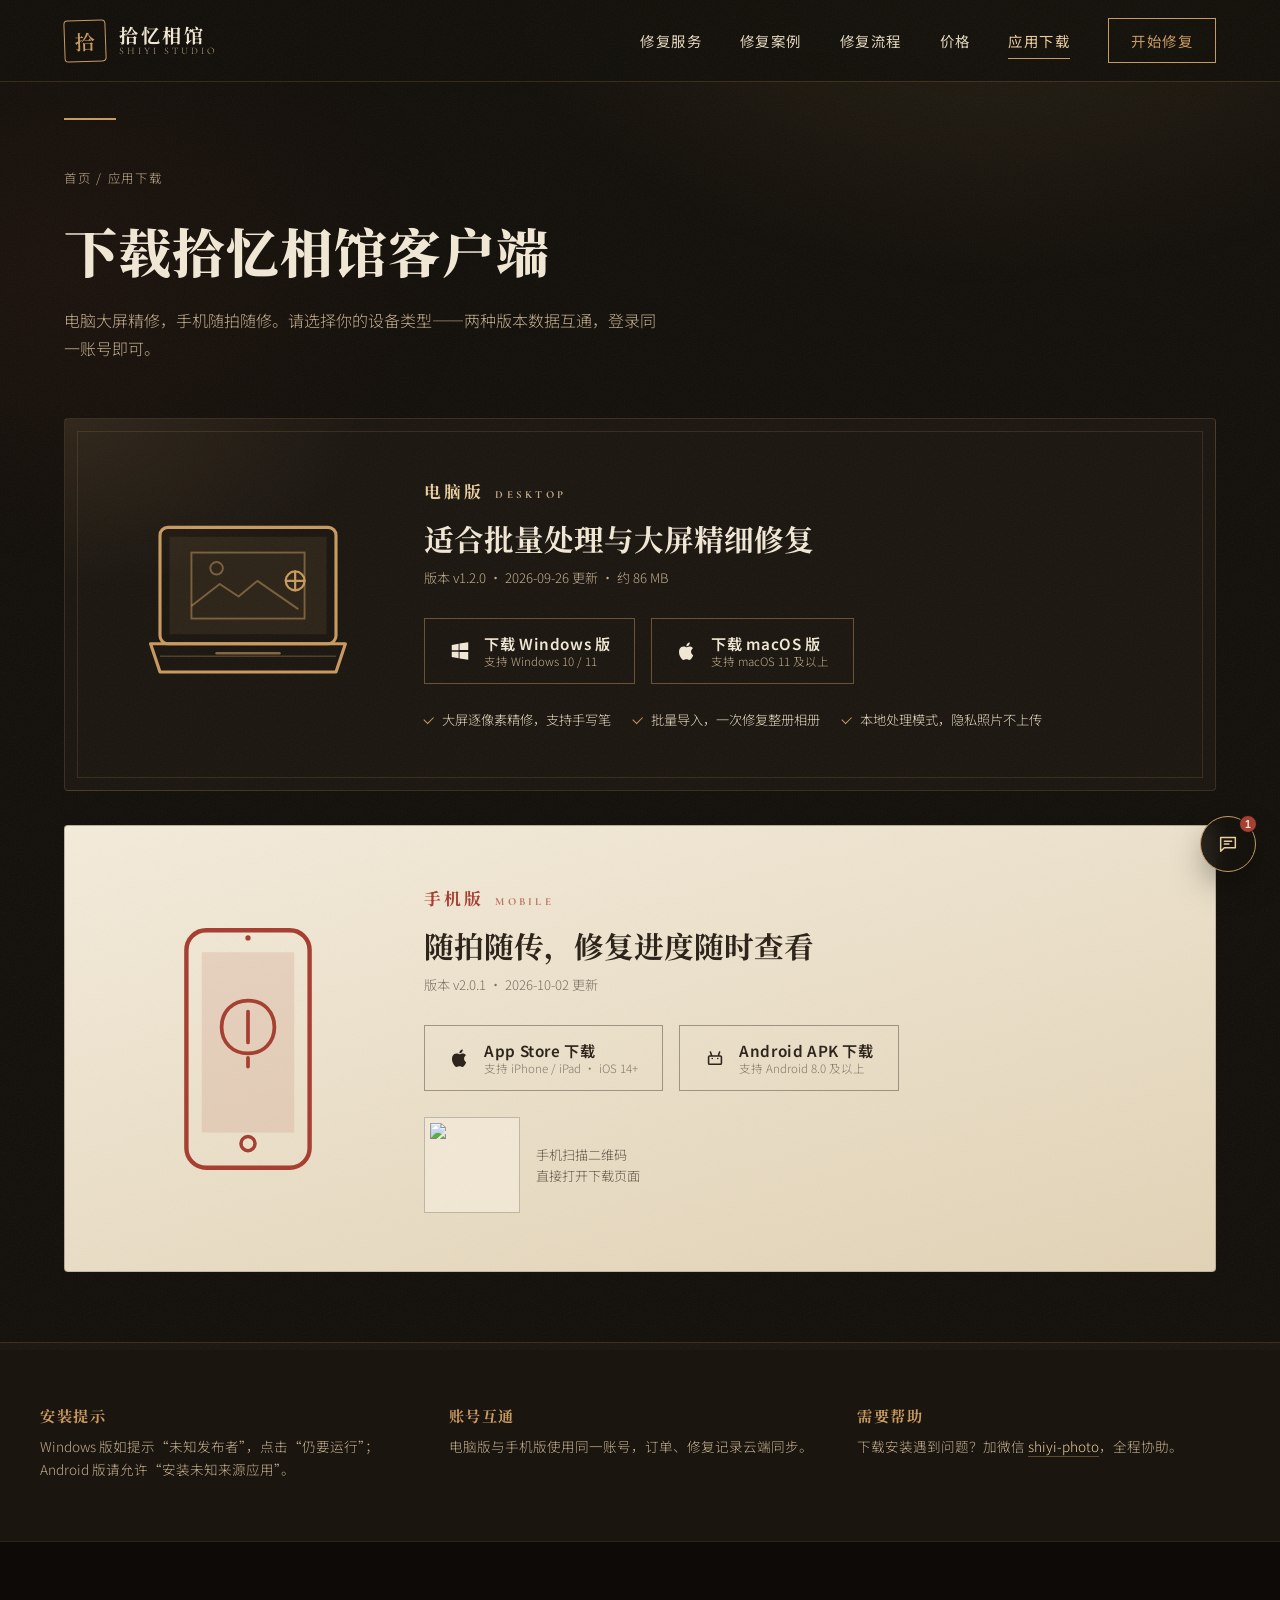
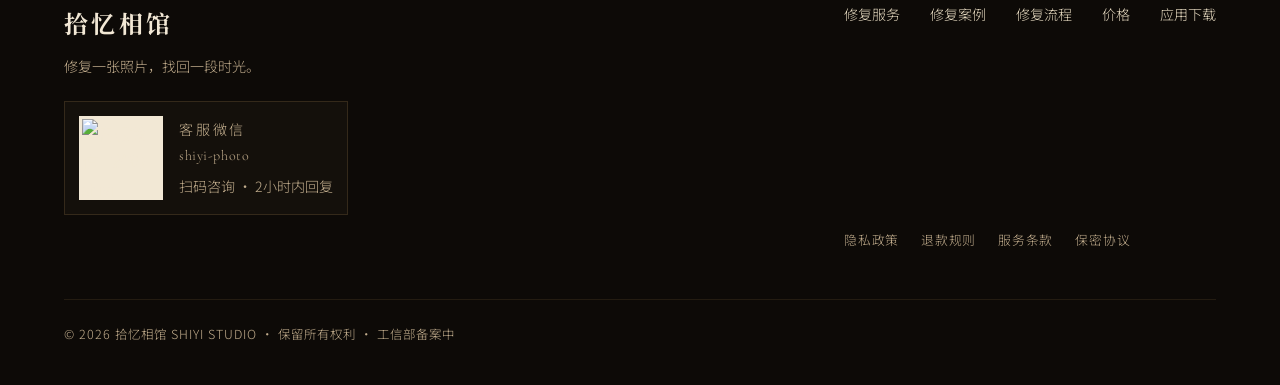
==== download.html @ 0e186c23 "拾忆相馆：老照片修复工作室官网（首版） 纯静态站点，7 个页面： - index.html     首页（修复前后对比、服务概览） - services.html  修复服务（含动态修复） - wor" ====
<!DOCTYPE html>
<html lang="zh-CN">
<head>
  <meta charset="UTF-8" />
  <meta name="viewport" content="width=device-width, initial-scale=1.0" />
  <title>应用下载 · 拾忆相馆</title>
  <meta name="description" content="下载拾忆相馆客户端：支持 Windows / macOS 电脑版，以及 iOS / Android 手机版，随时随地修复老照片。" />
  <link rel="preconnect" href="https://fonts.googleapis.com" />
  <link rel="preconnect" href="https://fonts.gstatic.com" crossorigin />
  <link href="https://fonts.googleapis.com/css2?family=Noto+Serif+SC:wght@400;500;600;700;900&family=Noto+Sans+SC:wght@300;400;500;700&family=Ma+Shan+Zheng&family=Cormorant+Garamond:ital,wght@0,400;0,500;0,600;1,400&display=swap" rel="stylesheet" />
  <link rel="stylesheet" href="css/style.css" />
  <link rel="icon" href="data:image/svg+xml,%3Csvg xmlns='http://www.w3.org/2000/svg' viewBox='0 0 100 100'%3E%3Crect width='100' height='100' rx='18' fill='%2314110d'/%3E%3Ctext x='50' y='68' font-size='52' text-anchor='middle' fill='%23c99a5f' font-family='serif'%3E%E6%8B%BE%3C/text%3E%3C/svg%3E" />
</head>
<body>

  <div class="grain" aria-hidden="true"></div>
  <div class="ambient" aria-hidden="true"></div>

  <!-- ============ 导航（内容由 js/layout.js 注入） ============ -->
  <header class="nav nav-solid" id="nav" data-nav></header>

  <main>
    <!-- ============ 页面头部 ============ -->
    <section class="subpage-hero">
      <p class="subpage-crumb"><a href="index.html">首页</a> / 应用下载</p>
      <h1 class="subpage-title">下载拾忆相馆客户端</h1>
      <p class="subpage-desc">电脑大屏精修，手机随拍随修。请选择你的设备类型——两种版本数据互通，登录同一账号即可。</p>
    </section>

    <!-- ============ 下载分区（本页唯一功能模块） ============ -->
    <section class="section subpage-body download-body">

      <!-- ===== 电脑版 ===== -->
      <div class="dl-block reveal" id="desktop">
        <div class="dl-illu dl-illu-desktop">
          <svg viewBox="0 0 140 110" aria-hidden="true">
            <rect x="14" y="6" width="112" height="74" rx="5" fill="none" stroke="currentColor" stroke-width="2"/>
            <rect x="20" y="12" width="100" height="62" fill="currentColor" opacity=".1"/>
            <rect x="34" y="22" width="72" height="42" fill="none" stroke="currentColor" stroke-width="1.2" opacity=".5"/>
            <path d="M34 56l18-14 12 8 12-10 26 18" fill="none" stroke="currentColor" stroke-width="1.2" opacity=".5" stroke-linejoin="round"/>
            <circle cx="50" cy="32" r="4" fill="none" stroke="currentColor" stroke-width="1.2" opacity=".5"/>
            <circle cx="100" cy="40" r="6" fill="none" stroke="currentColor" stroke-width="1.4"/>
            <path d="M100 34v12M94 40h12" stroke="currentColor" stroke-width="1.4" stroke-linecap="round"/>
            <path d="M8 80h124l-6 18H14L8 80Z" fill="none" stroke="currentColor" stroke-width="2" stroke-linejoin="round"/>
            <path d="M50 86h40" stroke="currentColor" stroke-width="1.6" stroke-linecap="round" opacity=".6"/>
            <path d="M14 88h112" stroke="currentColor" stroke-width="1" opacity=".3"/>
          </svg>
        </div>

        <div class="dl-info">
          <p class="dl-kind">电脑版 <span>DESKTOP</span></p>
          <h2 class="dl-name">适合批量处理与大屏精细修复</h2>
          <p class="dl-meta">版本 v1.2.0 · 2026-09-26 更新 · 约 86 MB</p>

          <div class="dl-buttons">
            <!-- 上线时把 href 替换为真实安装包地址即可 -->
            <a href="#" class="dl-btn dl-trigger" data-platform="Windows 版">
              <svg viewBox="0 0 24 24" width="22" height="22"><path d="M3 5.5 10.5 4v7.2H3V5.5Zm0 13L10.5 20v-7.3H3v5.8ZM11.5 3.8 21 2.5V11h-9.5V3.8Zm0 16.4L21 21.5V13h-9.5v7.2Z" fill="currentColor"/></svg>
              <span class="dl-btn-text"><strong>下载 Windows 版</strong><small>支持 Windows 10 / 11</small></span>
            </a>
            <a href="#" class="dl-btn dl-trigger" data-platform="macOS 版">
              <svg viewBox="0 0 24 24" width="22" height="22"><path d="M16.4 12.6c0-2.4 2-3.6 2.1-3.7-1.2-1.7-2.9-1.9-3.5-1.9-1.5-.2-2.9.9-3.7.9-.8 0-1.9-.9-3.2-.8-1.6 0-3.1 1-4 2.4-1.7 3-.4 7.4 1.2 9.8.8 1.2 1.8 2.5 3 2.4 1.2 0 1.7-.8 3.1-.8s1.8.8 3.1.8c1.3 0 2.1-1.2 2.9-2.4.9-1.4 1.3-2.7 1.3-2.8-.1 0-2.3-1-2.3-3.9ZM14 5.6c.6-.8 1.1-1.9 1-3-.9 0-2 .6-2.7 1.4-.6.7-1.1 1.8-1 2.9 1 .1 2-.5 2.7-1.3Z" fill="currentColor"/></svg>
              <span class="dl-btn-text"><strong>下载 macOS 版</strong><small>支持 macOS 11 及以上</small></span>
            </a>
          </div>

          <ul class="dl-points">
            <li>大屏逐像素精修，支持手写笔</li>
            <li>批量导入，一次修复整册相册</li>
            <li>本地处理模式，隐私照片不上传</li>
          </ul>
        </div>
      </div>

      <!-- ===== 手机版 ===== -->
      <div class="dl-block reveal" style="--d:.12s" id="mobile">
        <div class="dl-illu dl-illu-mobile">
          <svg viewBox="0 0 100 120" aria-hidden="true">
            <rect x="22" y="6" width="56" height="108" rx="9" fill="none" stroke="currentColor" stroke-width="2"/>
            <rect x="29" y="16" width="42" height="82" fill="currentColor" opacity=".12"/>
            <path d="M50 9.5h0" stroke="currentColor" stroke-width="2.4" stroke-linecap="round"/>
            <circle cx="50" cy="103" r="3.2" fill="none" stroke="currentColor" stroke-width="1.6"/>
            <path d="M50 38c-7 0-12 5-12 12s5 12 12 12 12-5 12-12-5-12-12-12Zm0 5v14M50 64v4" fill="none" stroke="currentColor" stroke-width="1.7" stroke-linecap="round"/>
          </svg>
        </div>

        <div class="dl-info">
          <p class="dl-kind dl-kind-mobile">手机版 <span>MOBILE</span></p>
          <h2 class="dl-name">随拍随传，修复进度随时查看</h2>
          <p class="dl-meta">版本 v2.0.1 · 2026-10-02 更新</p>

          <div class="dl-buttons">
            <a href="#" class="dl-btn dl-trigger" data-platform="iOS 版">
              <svg viewBox="0 0 24 24" width="22" height="22"><path d="M16.4 12.6c0-2.4 2-3.6 2.1-3.7-1.2-1.7-2.9-1.9-3.5-1.9-1.5-.2-2.9.9-3.7.9-.8 0-1.9-.9-3.2-.8-1.6 0-3.1 1-4 2.4-1.7 3-.4 7.4 1.2 9.8.8 1.2 1.8 2.5 3 2.4 1.2 0 1.7-.8 3.1-.8s1.8.8 3.1.8c1.3 0 2.1-1.2 2.9-2.4.9-1.4 1.3-2.7 1.3-2.8-.1 0-2.3-1-2.3-3.9ZM14 5.6c.6-.8 1.1-1.9 1-3-.9 0-2 .6-2.7 1.4-.6.7-1.1 1.8-1 2.9 1 .1 2-.5 2.7-1.3Z" fill="currentColor"/></svg>
              <span class="dl-btn-text"><strong>App Store 下载</strong><small>支持 iPhone / iPad · iOS 14+</small></span>
            </a>
            <a href="#" class="dl-btn dl-trigger" data-platform="Android 版">
              <svg viewBox="0 0 24 24" width="22" height="22"><path d="M7.3 9.8h9.4M8.5 9.8 7 5.4m8.5 4.4L17 5.4M6.2 9.8h11.6c.7 0 1.2.5 1.2 1.2v6.7c0 .7-.5 1.2-1.2 1.2H6.2c-.7 0-1.2-.5-1.2-1.2V11c0-.7.5-1.2 1.2-1.2ZM9 12.6h0m6 0h0" fill="none" stroke="currentColor" stroke-width="1.7" stroke-linecap="round"/></svg>
              <span class="dl-btn-text"><strong>Android APK 下载</strong><small>支持 Android 8.0 及以上</small></span>
            </a>
          </div>

          <div class="dl-qr-row">
            <div class="dl-qr">
              <img src="https://api.qrserver.com/v1/create-qr-code/?size=150x150&margin=8&bgcolor=f2e8d5&color=2a2118&data=https://shiyi.art/download" alt="扫码下载拾忆相馆手机版" width="96" height="96" loading="lazy" />
            </div>
            <p>手机扫描二维码<br/>直接打开下载页面</p>
          </div>
        </div>
      </div>

    </section>

    <!-- ============ 下载提示 ============ -->
    <section class="dl-notes">
      <div class="dl-notes-inner">
        <p class="dl-note-item"><strong>安装提示</strong>Windows 版如提示“未知发布者”，点击“仍要运行”；Android 版请允许“安装未知来源应用”。</p>
        <p class="dl-note-item"><strong>账号互通</strong>电脑版与手机版使用同一账号，订单、修复记录云端同步。</p>
        <p class="dl-note-item"><strong>需要帮助</strong>下载安装遇到问题？加微信 <a href="weixin://dl/chat?shiyi-photo">shiyi-photo</a>，全程协助。</p>
      </div>
    </section>
  </main>

  <!-- ============ 页脚（内容由 js/layout.js 注入） ============ -->
  <footer class="footer" data-footer></footer>

  <!-- 全局提示条 -->
  <div class="toast" id="toast" role="status" aria-live="polite"></div>

  <!-- 全局悬浮客服（内容由 js/layout.js 注入） -->
  <aside class="floating-widget" id="floatWidget" data-widget aria-label="在线客服"></aside>

  <script src="js/layout.js"></script>
  <script src="js/main.js"></script>
</body>
</html>
---- css/style.css ----
/* ============================================================
   拾忆相馆 SHIYI STUDIO —— 时光暗房主题
   ============================================================ */

:root {
  --bg:        #120f0a;
  --bg-2:      #1a150f;
  --bg-3:      #221b12;
  --line:      rgba(201, 154, 95, .18);
  --paper:     #f2e8d5;
  --paper-dim: #e2d6bd;
  --muted:     #c2ad8d;
  --gold:      #c99a5f;
  --gold-soft: #d8b483;
  --gold-bright:#eccfa0;
  --seal:      #a63d2f;
  --ink:       #2a2118;

  --serif: "Noto Serif SC", "Songti SC", serif;
  --sans:  "Noto Sans SC", "PingFang SC", sans-serif;
  --latin: "Cormorant Garamond", serif;
  --hand:  "Ma Shan Zheng", cursive;

  --ease: cubic-bezier(.22, .8, .24, 1);
  --container: 1200px;
}

* { margin: 0; padding: 0; box-sizing: border-box; }

html { scroll-behavior: smooth; }

body {
  background: var(--bg);
  color: var(--paper);
  font-family: var(--sans);
  font-weight: 300;
  line-height: 1.75;
  -webkit-font-smoothing: antialiased;
  overflow-x: hidden;
}

::selection { background: var(--gold); color: var(--ink); }

img { display: block; width: 100%; height: 100%; object-fit: cover; }
a { color: inherit; text-decoration: none; }
ul, ol { list-style: none; }

/* ---------- 氛围层：颗粒 + 暖光 ---------- */
.grain {
  position: fixed; inset: -50%;
  z-index: 999; pointer-events: none;
  opacity: .055;
  background-image: url("data:image/svg+xml,%3Csvg xmlns='http://www.w3.org/2000/svg' width='240' height='240'%3E%3Cfilter id='n'%3E%3CfeTurbulence type='fractalNoise' baseFrequency='0.9' numOctaves='2'/%3E%3C/filter%3E%3Crect width='100%25' height='100%25' filter='url(%23n)'/%3E%3C/svg%3E");
  animation: grain-shift 7s steps(8) infinite;
}
@keyframes grain-shift {
  0%,100% { transform: translate(0,0); }
  20% { transform: translate(-2%,3%); }
  40% { transform: translate(3%,-2%); }
  60% { transform: translate(-3%,-3%); }
  80% { transform: translate(2%,2%); }
}

.ambient {
  position: fixed; inset: 0; z-index: -1; pointer-events: none;
  background:
    radial-gradient(900px 600px at 78% -8%, rgba(201,154,95,.13), transparent 60%),
    radial-gradient(700px 500px at 5% 30%, rgba(166,61,47,.06), transparent 60%);
}

/* ---------- 通用容器 / 区块 ---------- */
.section {
  max-width: var(--container);
  margin: 0 auto;
  padding: clamp(90px, 11vw, 150px) 24px;
}
.section-dim {
  max-width: none;
  background:
    linear-gradient(180deg, rgba(0,0,0,.25), rgba(0,0,0,.25)),
    var(--bg-2);
  border-top: 1px solid var(--line);
  border-bottom: 1px solid var(--line);
}
.section-dim > * { max-width: var(--container); margin-inline: auto; }

.section-head { margin-bottom: clamp(48px, 6vw, 80px); }
.section-index {
  font-family: var(--latin);
  letter-spacing: .32em;
  font-size: .8rem;
  color: var(--gold);
  margin-bottom: 20px;
}
.section-title {
  font-family: var(--serif);
  font-weight: 700;
  font-size: clamp(1.9rem, 3.6vw, 2.9rem);
  line-height: 1.35;
  letter-spacing: .02em;
}
.section-sub {
  margin-top: 18px;
  color: var(--muted);
  font-size: .98rem;
  max-width: 520px;
}

/* ---------- 按钮 ---------- */
.btn {
  display: inline-flex; align-items: center; gap: 10px;
  font-family: var(--sans);
  font-size: .92rem; font-weight: 500;
  letter-spacing: .08em;
  padding: 15px 30px;
  border: 1px solid var(--gold);
  transition: all .4s var(--ease);
  cursor: pointer;
  white-space: nowrap;
}
.btn-primary { background: var(--gold); color: var(--ink); }
.btn-primary:hover { background: var(--gold-bright); box-shadow: 0 10px 34px -10px rgba(201,154,95,.6); transform: translateY(-2px); }
.btn-ghost { border-color: transparent; color: var(--paper); padding-left: 4px; }
.btn-ghost .arrow { transition: transform .35s var(--ease); }
.btn-ghost:hover { color: var(--gold-bright); }
.btn-ghost:hover .arrow { transform: translateX(6px); }
.btn-outline { background: transparent; color: var(--gold); }
.btn-outline:hover { background: rgba(201,154,95,.1); transform: translateY(-2px); }
.btn-lg { padding: 19px 42px; font-size: 1rem; }

/* ============================================================
   导航
   ============================================================ */
.nav {
  position: fixed; top: 0; left: 0; right: 0; z-index: 100;
  transition: background .4s, box-shadow .4s, backdrop-filter .4s;
}
.nav.scrolled {
  background: rgba(18,15,10,.82);
  backdrop-filter: blur(14px);
  box-shadow: 0 1px 0 var(--line);
}
.nav-inner {
  max-width: var(--container);
  margin: 0 auto;
  padding: 18px 24px;
  display: flex; align-items: center; justify-content: space-between;
}
.brand { display: flex; align-items: center; gap: 13px; }
.brand-seal {
  width: 42px; height: 42px;
  display: grid; place-items: center;
  border: 1.5px solid var(--gold);
  color: var(--gold);
  font-family: var(--serif);
  font-size: 1.25rem; font-weight: 600;
  border-radius: 4px;
  transform: rotate(-2deg);
  transition: transform .4s var(--ease), background .4s;
}
.brand:hover .brand-seal { transform: rotate(0) scale(1.05); background: rgba(201,154,95,.12); }
.brand-text { display: flex; flex-direction: column; line-height: 1.2; }
.brand-cn {
  font-family: var(--serif);
  font-size: 1.2rem; font-weight: 700;
  letter-spacing: .14em;
}
.brand-en {
  font-family: var(--latin);
  font-size: .62rem; letter-spacing: .3em;
  color: var(--muted);
}

.nav-links { display: flex; align-items: center; gap: 38px; }
.nav-links a {
  font-size: .9rem; font-weight: 400;
  letter-spacing: .1em;
  color: var(--paper-dim);
  position: relative;
  transition: color .3s;
}
.nav-links a:not(.nav-cta)::after {
  content: ""; position: absolute; left: 0; bottom: -6px;
  width: 100%; height: 1px; background: var(--gold);
  transform: scaleX(0); transform-origin: right;
  transition: transform .35s var(--ease);
}
.nav-links a:not(.nav-cta):hover { color: var(--gold-bright); }
.nav-links a:not(.nav-cta):hover::after { transform: scaleX(1); transform-origin: left; }
.nav-cta {
  border: 1px solid var(--gold);
  padding: 9px 22px;
  color: var(--gold) !important;
  transition: all .35s var(--ease);
  animation: nav-cta-glow 2.8s ease-in-out infinite;
}
@keyframes nav-cta-glow {
  0%, 100% { box-shadow: 0 0 0 0 rgba(201,154,95,.4); }
  50%      { box-shadow: 0 0 0 6px rgba(201,154,95,0), 0 6px 22px -8px rgba(201,154,95,.55); }
}
.nav-cta:hover { background: var(--gold); color: var(--ink) !important; animation: none; box-shadow: 0 10px 28px -8px rgba(201,154,95,.6); }

.nav-burger {
  display: none;
  background: none; border: 0; cursor: pointer;
  width: 30px; height: 22px; position: relative;
}
.nav-burger span {
  position: absolute; left: 0; width: 100%; height: 1.5px;
  background: var(--paper);
  transition: transform .35s var(--ease), opacity .3s, top .35s;
}
.nav-burger span:nth-child(1) { top: 2px; }
.nav-burger span:nth-child(2) { top: 10px; }
.nav-burger span:nth-child(3) { top: 18px; }
.nav-burger.open span:nth-child(1) { top: 10px; transform: rotate(45deg); }
.nav-burger.open span:nth-child(2) { opacity: 0; }
.nav-burger.open span:nth-child(3) { top: 10px; transform: rotate(-45deg); }

/* ============================================================
   HERO
   ============================================================ */
.hero {
  min-height: 100svh;
  max-width: var(--container);
  margin: 0 auto;
  padding: 130px 24px 70px;
  display: flex; flex-direction: column; justify-content: center;
  position: relative;
}
.hero-vertical {
  position: absolute; right: 8px; top: 50%;
  transform: translateY(-50%);
  writing-mode: vertical-rl;
  font-family: var(--serif);
  font-size: .72rem; letter-spacing: .5em;
  color: rgba(201,154,95,.45);
  display: none;
}
.hero-grid {
  display: grid;
  grid-template-columns: 1.02fr .98fr;
  gap: clamp(40px, 5vw, 72px);
  align-items: center;
}

.eyebrow {
  display: flex; align-items: center; gap: 14px;
  font-size: .82rem; letter-spacing: .26em;
  color: var(--gold);
  margin-bottom: 28px;
}
.eyebrow-line { width: 44px; height: 1px; background: var(--gold); }

.hero-title {
  font-family: var(--serif);
  font-weight: 900;
  font-size: clamp(2.5rem, 5.2vw, 4.1rem);
  line-height: 1.28;
  letter-spacing: .02em;
  margin-bottom: 28px;
}
.hero-title span { display: block; }
.title-accent {
  position: relative;
  color: var(--gold-bright);
  width: fit-content;
}
.title-accent::after {
  content: ""; position: absolute; left: 0; bottom: 6px;
  width: 100%; height: 10px;
  background: url("data:image/svg+xml,%3Csvg xmlns='http://www.w3.org/2000/svg' viewBox='0 0 300 12' preserveAspectRatio='none'%3E%3Cpath d='M2 8c60-5 120 4 296-4' stroke='%23a63d2f' stroke-width='2.5' fill='none' stroke-linecap='round' opacity='.8'/%3E%3C/svg%3E") no-repeat center/100% 100%;
  z-index: -1;
}

.hero-desc {
  color: var(--muted);
  font-size: 1.02rem;
  max-width: 480px;
  margin-bottom: 40px;
}
.hero-actions { display: flex; align-items: center; gap: 26px; flex-wrap: wrap; margin-bottom: 54px; }

.hero-stats { display: flex; gap: clamp(28px, 4vw, 56px); }
.hero-stats dt {
  font-family: var(--serif);
  font-size: clamp(1.7rem, 2.6vw, 2.3rem);
  font-weight: 700;
  color: var(--gold-bright);
  line-height: 1.2;
}
.stat-unit { font-size: .7em; margin-left: 2px; }
.hero-stats dd { font-size: .8rem; color: var(--muted); letter-spacing: .12em; margin-top: 4px; }

/* ---------- 修复前后对比器 ---------- */
.hero-visual { position: relative; }
.comparison {
  position: relative;
  aspect-ratio: 16 / 10.6;
  overflow: hidden;
  border: 1px solid var(--line);
  border-radius: 3px;
  cursor: ew-resize;
  background: #0c0906;
  box-shadow:
    0 40px 80px -30px rgba(0,0,0,.8),
    0 0 0 8px rgba(201,154,95,.05);
  user-select: none;
  touch-action: none;
  --pos: 50%;
}
.cmp-img { position: absolute; inset: 0; pointer-events: none; }
.cmp-before-wrap {
  position: absolute; inset: 0;
  clip-path: inset(0 calc(100% - var(--pos)) 0 0);
}

/* 老照片做旧效果 */
.aged {
  filter: sepia(.62) saturate(.35) contrast(.82) brightness(.78) grayscale(.25);
}
.damage {
  position: absolute; inset: 0; pointer-events: none;
  background:
    /* 霉斑 */
    radial-gradient(14px 10px at 18% 28%, rgba(40,28,14,.55), transparent 70%),
    radial-gradient(20px 14px at 72% 64%, rgba(40,28,14,.5), transparent 70%),
    radial-gradient(9px 7px at 86% 20%, rgba(40,28,14,.45), transparent 70%),
    /* 四角暗角 */
    radial-gradient(120% 120% at 50% 50%, transparent 55%, rgba(20,12,6,.75) 100%),
    /* 泛黄渍 */
    radial-gradient(60% 40% at 30% 80%, rgba(120,80,30,.28), transparent 70%);
}
.damage::before {
  content: ""; position: absolute; inset: 0;
  background:
    repeating-linear-gradient(96deg, transparent 0 38px, rgba(255,245,220,.13) 38.5px 40px, transparent 41px 90px),
    repeating-linear-gradient(172deg, transparent 0 60px, rgba(255,245,220,.09) 60.5px 61.5px, transparent 62px 130px);
}
.damage::after {
  content: ""; position: absolute;
  width: 2px; height: 46%; top: 8%; left: 44%;
  background: linear-gradient(rgba(255,245,220,.45), rgba(255,245,220,.05));
  transform: rotate(9deg);
  box-shadow: 120px 180px 0 -1px rgba(255,245,220,.3);
}

.cmp-handle {
  position: absolute; top: 0; bottom: 0; left: var(--pos);
  transform: translateX(-50%);
  display: flex; align-items: center; justify-content: center;
  z-index: 3; pointer-events: none;
}
.cmp-line { position: absolute; top: 0; bottom: 0; width: 1.5px; background: var(--gold-bright); box-shadow: 0 0 12px rgba(0,0,0,.6); }
.cmp-knob {
  width: 42px; height: 42px; border-radius: 50%;
  background: rgba(18,15,10,.85);
  border: 1.5px solid var(--gold-bright);
  color: var(--gold-bright);
  display: grid; place-items: center;
  backdrop-filter: blur(4px);
  animation: knob-pulse 2.6s ease-in-out infinite;
}
@keyframes knob-pulse {
  0%,100% { box-shadow: 0 0 0 0 rgba(201,154,95,.35); }
  50%     { box-shadow: 0 0 0 9px rgba(201,154,95,0); }
}
.cmp-tag {
  position: absolute; top: 14px; z-index: 2;
  font-size: .72rem; letter-spacing: .24em;
  padding: 5px 13px;
  font-weight: 500;
  pointer-events: none;
}
.tag-before { left: 14px; background: rgba(18,15,10,.72); color: var(--paper-dim); border: 1px solid rgba(217,204,178,.35); }
.tag-after { right: 14px; background: var(--gold); color: var(--ink); }

.hero-visual-note {
  text-align: center; margin-top: 18px;
  font-size: .8rem; letter-spacing: .14em;
  color: var(--muted);
}

.hero-scroll {
  position: absolute; bottom: 26px; left: 24px;
  display: flex; align-items: center; gap: 14px;
  font-size: .68rem; letter-spacing: .3em; color: var(--muted);
}
.hero-scroll-line { width: 1px; height: 46px; background: linear-gradient(var(--gold), transparent); animation: scroll-line 2s var(--ease) infinite; transform-origin: top; }
@keyframes scroll-line { 0% { transform: scaleY(0);} 45% { transform: scaleY(1); transform-origin: top;} 100% { transform: scaleY(0); transform-origin: bottom;} }

/* ============================================================
   服务卡片
   ============================================================ */
.services-grid {
  display: grid;
  grid-template-columns: repeat(3, 1fr);
  gap: 1px;
  background: var(--line);
  border: 1px solid var(--line);
}
.service-card {
  position: relative;
  background: var(--bg);
  padding: 44px 36px 40px;
  transition: background .45s var(--ease);
  overflow: hidden;
}
.service-card::after {
  content: ""; position: absolute; left: 36px; bottom: 0;
  width: 0; height: 2px; background: var(--gold);
  transition: width .5s var(--ease);
}
.service-card:hover { background: var(--bg-3); }
.service-card:hover::after { width: calc(100% - 72px); }
.service-num {
  font-family: var(--latin);
  font-size: .85rem; letter-spacing: .2em;
  color: var(--gold); opacity: .7;
}
.service-icon {
  width: 34px; height: 34px;
  color: var(--gold);
  margin: 22px 0 18px;
  transition: transform .45s var(--ease);
}
.service-card:hover .service-icon { transform: translateY(-4px) scale(1.08); }
.service-card h3 {
  font-family: var(--serif);
  font-size: 1.22rem; font-weight: 600;
  letter-spacing: .06em;
  margin-bottom: 12px;
}
.service-card p { color: var(--muted); font-size: .9rem; }

/* 动态复活：跨整行增值服务卡 */
.service-card-wide {
  grid-column: 1 / -1;
  background:
    radial-gradient(700px 280px at 0% 0%, rgba(201,154,95,.12), transparent 70%),
    linear-gradient(135deg, rgba(166,61,47,.1), rgba(201,154,95,.06) 60%, var(--bg-3));
  border-top: 2px solid var(--gold);
}
.service-wide-inner {
  display: grid;
  grid-template-columns: 1.4fr 1fr;
  gap: 36px;
  align-items: start;
}
.service-wide-text { display: flex; flex-direction: column; }
.service-wide-text .service-num { margin-bottom: 6px; color: var(--seal); font-weight: 600; }
.service-wide-text .service-icon { width: 38px; height: 38px; color: var(--gold-bright); }
.service-wide-text h3 {
  font-family: var(--serif);
  font-size: clamp(1.3rem, 2.2vw, 1.65rem); font-weight: 700;
  letter-spacing: .04em; margin: 14px 0 14px;
  color: var(--gold-bright);
}
.service-wide-text p { color: var(--paper-dim); font-size: .95rem; line-height: 1.85; }
.service-wide-points {
  display: flex; flex-direction: column; gap: 6px;
  padding: 22px 24px;
  border: 1px solid rgba(201,154,95,.25);
  background: rgba(18,15,10,.4);
}
.service-wide-points li {
  position: relative; padding-left: 22px;
  font-size: .88rem; color: var(--paper-dim);
  padding-top: 8px; padding-bottom: 8px;
  border-bottom: 1px dashed rgba(201,154,95,.14);
}
.service-wide-points li:last-child { border-bottom: 0; color: var(--muted); font-size: .82rem; }
.service-wide-points li::before {
  content: ""; position: absolute; left: 0; top: 16px;
  width: 9px; height: 5px;
  border-left: 1.5px solid var(--gold);
  border-bottom: 1.5px solid var(--gold);
  transform: rotate(-45deg);
}
.service-wide-cta {
  display: inline-flex; margin-top: 26px; width: fit-content;
}
@media (max-width: 1024px) {
  .service-wide-inner { grid-template-columns: 1fr; gap: 24px; }
}
@media (max-width: 760px) {
  .service-card-wide { padding: 32px 24px 28px; }
}

/* ============================================================
   作品案例
   ============================================================ */
.works-grid {
  display: grid;
  grid-template-columns: repeat(3, 1fr);
  gap: 28px;
}
.work-card { margin: 0; }
.work-frame {
  position: relative;
  aspect-ratio: 1;
  overflow: hidden;
  border: 1px solid var(--line);
  background: #0c0906;
  box-shadow: none;
  cursor: ew-resize;
  --pos: 50%;
  user-select: none;
  touch-action: none;
}
.work-wide { grid-column: span 3; }
.work-wide .work-frame { aspect-ratio: 16/7.4; }
.work-frame .cmp-tag { font-size: .66rem; padding: 4px 10px; top: 10px; }
.work-frame .cmp-knob { width: 34px; height: 34px; }

.work-card figcaption {
  display: flex; align-items: baseline; justify-content: space-between; gap: 12px;
  padding: 16px 4px 0;
}
.work-title { font-family: var(--serif); font-size: 1.02rem; font-weight: 600; letter-spacing: .05em; }
.work-tag-label { font-size: .76rem; color: var(--muted); letter-spacing: .06em; text-align: right; }

/* ============================================================
   流程
   ============================================================ */
.process-list {
  display: grid;
  grid-template-columns: repeat(4, 1fr);
  gap: 28px;
  counter-reset: step;
}
.process-item {
  position: relative;
  padding: 38px 28px 34px;
  border: 1px solid var(--line);
  background: linear-gradient(180deg, rgba(201,154,95,.05), transparent 60%);
  transition: transform .45s var(--ease), border-color .45s;
}
.process-item::before {
  content: ""; position: absolute; top: -1px; left: -1px;
  width: 26px; height: 26px;
  border-top: 2px solid var(--gold); border-left: 2px solid var(--gold);
  opacity: 0; transition: opacity .4s;
}
.process-item::after {
  content: ""; position: absolute; bottom: -1px; right: -1px;
  width: 26px; height: 26px;
  border-bottom: 2px solid var(--gold); border-right: 2px solid var(--gold);
  opacity: 0; transition: opacity .4s;
}
.process-item:hover { transform: translateY(-7px); border-color: rgba(201,154,95,.45); }
.process-item:hover::before, .process-item:hover::after { opacity: 1; }
.process-no {
  font-family: var(--hand);
  font-size: 2rem;
  color: var(--gold);
  display: block; margin-bottom: 16px;
}
.process-item h3 {
  font-family: var(--serif);
  font-size: 1.12rem; font-weight: 600;
  margin-bottom: 10px; letter-spacing: .05em;
}
.process-item p { font-size: .87rem; color: var(--muted); }

/* ============================================================
   价格
   ============================================================ */
.pricing-grid {
  display: grid;
  grid-template-columns: repeat(3, 1fr);
  gap: 26px;
  align-items: stretch;
}
.price-card {
  position: relative;
  border: 1px solid var(--line);
  padding: 44px 36px 40px;
  display: flex; flex-direction: column;
  background: var(--bg);
  transition: transform .45s var(--ease), border-color .45s, box-shadow .45s;
}
.price-card:hover { transform: translateY(-8px); border-color: rgba(201,154,95,.5); }
.price-featured {
  border-color: var(--gold);
  background: linear-gradient(180deg, rgba(201,154,95,.12), rgba(201,154,95,.02) 55%, var(--bg));
  box-shadow: 0 30px 70px -34px rgba(201,154,95,.5);
}
.price-featured:hover { transform: translateY(-8px); }
.price-badge {
  position: absolute; top: -13px; left: 50%; transform: translateX(-50%);
  background: var(--gold); color: var(--ink);
  font-size: .72rem; font-weight: 500; letter-spacing: .18em;
  padding: 5px 18px; white-space: nowrap;
}
.price-name {
  font-family: var(--serif);
  font-size: 1.25rem; font-weight: 600; letter-spacing: .12em;
}
.price-amount {
  font-family: var(--serif);
  font-size: 3.1rem; font-weight: 900;
  color: var(--gold-bright);
  margin: 14px 0 4px;
  line-height: 1;
}
.price-cny { font-size: 1.2rem; vertical-align: top; margin-right: 3px; font-weight: 600; }
.price-per { font-family: var(--sans); font-size: .82rem; font-weight: 300; color: var(--muted); letter-spacing: .05em; }
.price-desc { font-size: .86rem; color: var(--muted); margin-bottom: 26px; }
.price-list { margin-bottom: 34px; flex: 1; }
.price-list li {
  position: relative; padding-left: 22px;
  font-size: .9rem; color: var(--paper-dim);
  padding-top: 7px; padding-bottom: 7px;
  border-bottom: 1px dashed rgba(201,154,95,.16);
}
.price-list li:last-child { border-bottom: 0; }
.price-list li::before {
  content: ""; position: absolute; left: 0; top: 15px;
  width: 9px; height: 5px;
  border-left: 1.5px solid var(--gold);
  border-bottom: 1.5px solid var(--gold);
  transform: rotate(-45deg);
}
.price-card .btn { justify-content: center; }

/* ============================================================
   联系
   ============================================================ */
.contact { text-align: center; }
.contact-card {
  position: relative;
  max-width: 760px; margin: 0 auto;
  border: 1px solid var(--line);
  padding: clamp(54px, 8vw, 90px) 32px;
  background:
    radial-gradient(500px 260px at 50% 0%, rgba(201,154,95,.1), transparent 70%),
    var(--bg-2);
  overflow: hidden;
}
.contact-card::before {
  content: ""; position: absolute; inset: 14px;
  border: 1px solid rgba(201,154,95,.22);
  pointer-events: none;
}
.contact-stamp {
  position: absolute; top: 30px; right: 34px;
  font-family: var(--hand);
  font-size: 1.7rem;
  color: var(--seal);
  border: 2.5px solid var(--seal);
  padding: 4px 10px;
  line-height: 1.1;
  transform: rotate(9deg);
  opacity: .85;
  border-radius: 3px;
}
.contact-title {
  font-family: var(--serif);
  font-weight: 700;
  font-size: clamp(1.8rem, 3.8vw, 2.7rem);
  line-height: 1.45;
  margin-bottom: 18px;
}
.contact-sub { color: var(--muted); margin-bottom: 40px; }
.contact-ways {
  display: flex; justify-content: center; gap: 18px; flex-wrap: wrap;
  margin-bottom: 40px;
}
.contact-way {
  border: 1px solid var(--line);
  padding: 14px 26px;
  display: flex; flex-direction: column; gap: 2px;
  transition: border-color .35s, background .35s;
  text-align: left;
}
.contact-way:hover { border-color: var(--gold); background: rgba(201,154,95,.07); }
.contact-way-label { font-size: .72rem; letter-spacing: .22em; color: var(--muted); }
.contact-way-value { font-family: var(--latin); font-size: 1.1rem; color: var(--gold-bright); letter-spacing: .04em; }
.contact-note { margin-top: 22px; font-size: .8rem; color: var(--muted); letter-spacing: .08em; }

/* ============================================================
   页脚
   ============================================================ */
.footer {
  border-top: 1px solid var(--line);
  background: #0d0a07;
}
.footer-inner {
  max-width: var(--container); margin: 0 auto;
  padding: 60px 24px 40px;
  display: grid;
  grid-template-columns: 1fr auto;
  gap: 14px 40px;
  align-items: start;
}
.footer-brand .brand-cn {
  font-size: 1.5rem; display: block; margin-bottom: 10px;
}
.footer-brand p { color: var(--muted); font-size: .88rem; }

.footer-qr {
  display: flex; align-items: center; gap: 16px;
  margin-top: 22px;
  padding: 14px;
  border: 1px solid rgba(201,154,95,.18);
  background: rgba(201,154,95,.04);
  width: fit-content;
}
.footer-qr img {
  width: 84px; height: 84px;
  background: #f2e8d5;
  padding: 3px;
}
.footer-qr-text { display: flex; flex-direction: column; gap: 2px; }
.footer-qr-label { font-size: .72rem; letter-spacing: .2em; color: var(--muted); }
.footer-qr-id { font-family: var(--latin); font-size: 1.1rem; color: var(--gold-bright); letter-spacing: .04em; }
.footer-qr-note { font-size: .72rem; color: var(--muted); margin-top: 4px; }

.footer-links { display: flex; gap: 30px; grid-column: 2; grid-row: 1; }
.footer-links a { font-size: .88rem; color: var(--paper-dim); transition: color .3s; }
.footer-links a:hover { color: var(--gold-bright); }

.footer-policies {
  grid-column: 2; grid-row: 2;
  display: flex; gap: 22px; flex-wrap: wrap;
}
.footer-policies a {
  font-size: .8rem; color: var(--muted); letter-spacing: .06em;
  padding-bottom: 2px; border-bottom: 1px dashed transparent;
  transition: color .3s, border-color .3s;
}
.footer-policies a:hover { color: var(--gold-bright); border-color: rgba(201,154,95,.4); }

.footer-copy {
  grid-column: 1 / -1;
  margin-top: 30px; padding-top: 24px;
  border-top: 1px solid rgba(201,154,95,.12);
  font-size: .78rem; color: var(--muted); letter-spacing: .08em;
}

/* ============================================================
   滚动显现动画
   ============================================================ */
.reveal {
  opacity: 0;
  transform: translateY(28px);
  transition: opacity .9s var(--ease), transform .9s var(--ease);
  transition-delay: var(--d, 0s);
}
.reveal.in { opacity: 1; transform: none; }

@media (prefers-reduced-motion: reduce) {
  .reveal { opacity: 1; transform: none; transition: none; }
  .grain, .cmp-knob, .hero-scroll-line, .nav-cta, .fw-toggle, .faq-answer { animation: none; }
  html { scroll-behavior: auto; }
}

/* 脚本被禁用/未执行时兜底：不隐藏任何内容（.reveal 默认 opacity:0 会清空整页） */
@media (scripting: none) {
  .reveal { opacity: 1; transform: none; transition: none; }
  html { scroll-behavior: auto; }
}

/* ============================================================
   响应式
   ============================================================ */
@media (min-width: 900px) {
  .hero-vertical { display: block; }
}

@media (max-width: 1024px) {
  .services-grid { grid-template-columns: repeat(2, 1fr); }
  .works-grid { grid-template-columns: repeat(2, 1fr); }
  .work-wide { grid-column: span 2; }
  .work-wide .work-frame { aspect-ratio: 16/8; }
  .process-list { grid-template-columns: repeat(2, 1fr); }
  .pricing-grid { grid-template-columns: 1fr; max-width: 480px; margin-inline: auto; }
}

@media (max-width: 760px) {
  .nav-links {
    position: fixed; inset: 0;
    flex-direction: column; justify-content: center;
    gap: 34px;
    background: rgba(14,11,7,.97);
    backdrop-filter: blur(18px);
    transform: translateY(-100%);
    transition: transform .5s var(--ease);
  }
  .nav-links.open { transform: translateY(0); }
  .nav-links a { font-size: 1.15rem; }
  .nav-burger { display: block; z-index: 2; }
  body.menu-open { overflow: hidden; }

  .hero { padding-top: 110px; }
  .hero-grid { grid-template-columns: 1fr; }
  .hero-visual { order: -1; }
  .hero-scroll { display: none; }

  .services-grid { grid-template-columns: 1fr; }
  .works-grid { grid-template-columns: 1fr; }
  .work-wide { grid-column: span 1; }
  .work-wide .work-frame { aspect-ratio: 16/10; }
  .work-card figcaption { flex-direction: column; gap: 2px; }
  .work-tag-label { text-align: left; }
  .process-list { grid-template-columns: 1fr; }

  .footer-inner { grid-template-columns: 1fr; }
  .footer-links { grid-column: 1; flex-wrap: wrap; gap: 18px; }
  .contact-stamp { font-size: 1.2rem; top: 20px; right: 20px; }
}

/* ============================================================
   多页架构：导航当前页 / 子页面头部 / 底部引导
   ============================================================ */
.nav-links a.active { color: var(--gold-bright); }
.nav-links a.active::after { transform: scaleX(1); transform-origin: left; }

.nav-solid {
  background: rgba(18,15,10,.88);
  backdrop-filter: blur(14px);
  box-shadow: 0 1px 0 var(--line);
}

.subpage-hero {
  max-width: var(--container);
  margin: 0 auto;
  padding: 168px 24px 10px;
  position: relative;
}
.subpage-hero::before {
  content: ""; position: absolute; left: 24px; top: 118px;
  width: 52px; height: 2px; background: var(--gold);
}
.subpage-crumb {
  font-size: .78rem; letter-spacing: .14em; color: var(--muted);
  margin-bottom: 26px;
}
.subpage-crumb a:hover { color: var(--gold-bright); }
.subpage-title {
  font-family: var(--serif);
  font-weight: 900;
  font-size: clamp(2rem, 4.4vw, 3.3rem);
  line-height: 1.32;
  letter-spacing: .02em;
}
.subpage-desc {
  margin-top: 20px; color: var(--muted);
  font-size: 1rem; max-width: 600px;
}
.subpage-body { padding-top: 46px; padding-bottom: 70px; }

.subpage-cta {
  border-top: 1px solid var(--line);
  background: var(--bg-2);
  text-align: center;
  padding: 70px 24px;
}
.subpage-cta p {
  font-family: var(--serif);
  font-size: 1.35rem; font-weight: 600;
  margin-bottom: 30px; letter-spacing: .04em;
}
.subpage-cta-actions { display: flex; gap: 18px; justify-content: center; flex-wrap: wrap; }

/* ============================================================
   首页功能导览卡片
   ============================================================ */
.portal-grid {
  display: grid;
  grid-template-columns: repeat(3, 1fr);
  gap: 22px;
}
.portal-card {
  position: relative;
  display: flex; flex-direction: column;
  border: 1px solid var(--line);
  background: linear-gradient(180deg, rgba(201,154,95,.05), transparent 55%), var(--bg);
  padding: 38px 30px 30px;
  overflow: hidden;
  transition: transform .45s var(--ease), border-color .45s, box-shadow .45s;
}
.portal-card::before {
  content: ""; position: absolute; right: -34px; top: -34px;
  width: 90px; height: 90px; border-radius: 50%;
  border: 1px solid rgba(201,154,95,.25);
  transition: transform .5s var(--ease);
}
.portal-card:hover { transform: translateY(-7px); border-color: rgba(201,154,95,.5); box-shadow: 0 26px 50px -28px rgba(0,0,0,.8); }
.portal-card:hover::before { transform: scale(1.5); }
.portal-no {
  font-family: var(--latin); font-size: .82rem;
  letter-spacing: .24em; color: var(--gold);
}
.portal-icon { width: 32px; height: 32px; color: var(--gold); margin: 20px 0 16px; }
.portal-card h3 {
  font-family: var(--serif);
  font-size: 1.25rem; font-weight: 700; letter-spacing: .08em;
}
.portal-card p { color: var(--muted); font-size: .88rem; margin-top: 10px; flex: 1; }
.portal-go {
  margin-top: 22px; font-size: .85rem; letter-spacing: .12em;
  color: var(--gold); display: inline-flex; align-items: center; gap: 8px;
}
.portal-go .arrow { transition: transform .35s var(--ease); }
.portal-card:hover .portal-go .arrow { transform: translateX(6px); }

.portal-card-featured {
  background: linear-gradient(150deg, rgba(201,154,95,.2), rgba(166,61,47,.1) 60%, var(--bg-3));
  border-color: var(--gold);
}
.portal-card-featured .portal-icon { color: var(--gold-bright); }
.portal-card-featured .portal-go { color: var(--gold-bright); }

.portal-card-hot { position: relative; }
.portal-hot-tag {
  position: absolute; top: -12px; right: 18px;
  background: var(--seal); color: var(--paper);
  font-size: .72rem; font-weight: 500; letter-spacing: .12em;
  padding: 5px 14px; white-space: nowrap;
  border-radius: 2px;
  box-shadow: 0 6px 18px -8px rgba(166,61,47,.7);
}

/* ============================================================
   首页：修复流程精简版 / 客户评价 / 隐私承诺
   ============================================================ */
.home-flow-list {
  display: grid;
  grid-template-columns: repeat(4, 1fr);
  gap: 22px;
  counter-reset: step;
}
.home-flow-step {
  position: relative;
  padding: 32px 24px 26px;
  border: 1px solid var(--line);
  background: linear-gradient(180deg, rgba(201,154,95,.05), transparent 60%);
  transition: transform .45s var(--ease), border-color .45s;
}
.home-flow-step::after {
  content: ""; position: absolute; top: 50%; right: -22px;
  width: 22px; height: 1px;
  background: linear-gradient(90deg, var(--gold), transparent);
  opacity: .6;
}
.home-flow-step:last-child::after { display: none; }
.home-flow-step:hover { transform: translateY(-5px); border-color: rgba(201,154,95,.45); }
.home-flow-no {
  font-family: var(--hand); font-size: 1.7rem;
  color: var(--gold); display: block; margin-bottom: 10px;
}
.home-flow-step h3 {
  font-family: var(--serif);
  font-size: 1.05rem; font-weight: 600;
  margin-bottom: 8px; letter-spacing: .05em;
}
.home-flow-step p { font-size: .84rem; color: var(--muted); }
.home-flow-step .flow-cta {
  display: block; margin-top: 12px;
  font-size: .76rem; letter-spacing: .12em;
  color: var(--gold);
}

/* ---------- 客户评价 ---------- */
.testimonials-grid {
  display: grid;
  grid-template-columns: repeat(3, 1fr);
  gap: 22px;
}
.testimonial-card {
  position: relative;
  border: 1px solid var(--line);
  background: linear-gradient(180deg, rgba(201,154,95,.04), transparent 70%), var(--bg);
  padding: 36px 28px 30px;
  display: flex; flex-direction: column;
  transition: transform .45s var(--ease), border-color .45s;
}
.testimonial-card:hover { transform: translateY(-5px); border-color: rgba(201,154,95,.4); }
.testimonial-quote {
  font-family: var(--serif);
  font-size: .96rem; line-height: 1.85;
  color: var(--paper-dim);
  flex: 1;
  text-indent: 0;
}
.testimonial-quote::before {
  content: "“"; display: block;
  font-family: var(--latin); font-size: 2.4rem; line-height: .6;
  color: var(--gold); margin-bottom: 14px; opacity: .8;
}
.testimonial-meta {
  margin-top: 22px; padding-top: 18px;
  border-top: 1px dashed rgba(201,154,95,.18);
  display: flex; align-items: center; gap: 12px;
}
.testimonial-avatar {
  width: 38px; height: 38px;
  border: 1px solid var(--gold);
  color: var(--gold-bright);
  font-family: var(--serif); font-size: 1rem; font-weight: 600;
  display: grid; place-items: center;
  border-radius: 50%;
  background: rgba(201,154,95,.08);
}
.testimonial-name { font-size: .9rem; font-weight: 500; color: var(--paper); }
.testimonial-loc { font-size: .76rem; color: var(--muted); letter-spacing: .08em; margin-top: 2px; }

/* ---------- 隐私安全承诺 ---------- */
.trust-band {
  border-top: 1px solid var(--line);
  border-bottom: 1px solid var(--line);
  background: var(--bg-2);
}
.trust-inner {
  max-width: var(--container); margin: 0 auto;
  padding: clamp(48px, 6vw, 72px) 24px;
  display: grid;
  grid-template-columns: repeat(4, 1fr);
  gap: 28px;
}
.trust-item {
  text-align: center;
  padding: 8px 12px;
}
.trust-icon {
  width: 40px; height: 40px;
  color: var(--gold);
  margin: 0 auto 14px;
}
.trust-item h4 {
  font-family: var(--serif);
  font-size: 1rem; font-weight: 600;
  letter-spacing: .08em;
  margin-bottom: 8px;
}
.trust-item p { font-size: .82rem; color: var(--muted); line-height: 1.7; }

/* ============================================================
   应用下载页 —— 电脑版（深色卡） / 手机版（浅色卡），清晰区分
   ============================================================ */
.download-body { display: flex; flex-direction: column; gap: 34px; }

.dl-block {
  display: grid;
  grid-template-columns: 250px 1fr;
  gap: clamp(30px, 4vw, 56px);
  align-items: center;
  border: 1px solid var(--line);
  border-radius: 4px;
  padding: clamp(38px, 5vw, 58px);
  overflow: hidden;
}

/* 电脑版：深色 + 金 */
#desktop {
  position: relative;
  background:
    radial-gradient(420px 240px at 0% 0%, rgba(201,154,95,.12), transparent 70%),
    var(--bg-2);
}
#desktop::before {
  content: ""; position: absolute; inset: 12px;
  border: 1px solid rgba(201,154,95,.16); pointer-events: none;
}

/* 手机版：旧相纸浅色，与电脑版形成强反差 */
#mobile {
  background: linear-gradient(165deg, #f4ecdb, #e2d3b6);
  border-color: rgba(42,33,24,.25);
}

.dl-illu { color: var(--gold); display: grid; place-items: center; }
.dl-illu svg { width: 100%; max-width: 220px; height: auto; }
#mobile .dl-illu { color: var(--seal); }

.dl-kind {
  font-family: var(--serif);
  font-size: 1.05rem; font-weight: 700; letter-spacing: .16em;
  color: var(--gold-bright);
  display: flex; align-items: baseline; gap: 12px;
}
.dl-kind span {
  font-family: var(--latin); font-size: .68rem; letter-spacing: .3em;
  color: var(--muted);
}
.dl-kind-mobile { color: var(--seal); }
.dl-kind-mobile span { color: rgba(166,61,47,.7); }

.dl-name {
  font-family: var(--serif);
  font-size: clamp(1.4rem, 2.4vw, 1.85rem); font-weight: 700;
  margin: 12px 0 8px; line-height: 1.4;
}
#mobile .dl-name { color: var(--ink); }
.dl-meta { font-size: .82rem; color: var(--muted); margin-bottom: 28px; }
#mobile .dl-meta { color: rgba(42,33,24,.6); }

.dl-buttons { display: flex; gap: 16px; flex-wrap: wrap; margin-bottom: 24px; }
.dl-btn {
  display: inline-flex; align-items: center; gap: 13px;
  border: 1px solid rgba(201,154,95,.45);
  padding: 14px 24px;
  color: var(--paper);
  transition: all .35s var(--ease);
  cursor: pointer;
}
.dl-btn:hover { border-color: var(--gold-bright); background: rgba(201,154,95,.1); transform: translateY(-2px); }
#mobile .dl-btn { border-color: rgba(42,33,24,.4); color: var(--ink); }
#mobile .dl-btn:hover { background: rgba(42,33,24,.07); border-color: var(--ink); }
.dl-btn-text { display: flex; flex-direction: column; line-height: 1.35; text-align: left; }
.dl-btn-text strong { font-size: .95rem; font-weight: 600; letter-spacing: .04em; }
.dl-btn-text small { font-size: .72rem; color: var(--muted); }
#mobile .dl-btn-text small { color: rgba(42,33,24,.55); }

.dl-points { display: flex; gap: 22px; flex-wrap: wrap; }
.dl-points li {
  position: relative; padding-left: 18px;
  font-size: .83rem; color: var(--paper-dim);
}
.dl-points li::before {
  content: ""; position: absolute; left: 0; top: 8px;
  width: 8px; height: 4.5px;
  border-left: 1.5px solid var(--gold); border-bottom: 1.5px solid var(--gold);
  transform: rotate(-45deg);
}
#mobile .dl-points li { color: rgba(42,33,24,.78); }
#mobile .dl-points li::before { border-color: var(--seal); }

.dl-qr-row { display: flex; align-items: center; gap: 16px; margin-top: 26px; }
.dl-qr {
  border: 1px solid rgba(42,33,24,.25);
  padding: 5px; background: #f2e8d5; line-height: 0;
}
.dl-qr img { width: 84px; height: 84px; }
.dl-qr-row p { font-size: .82rem; color: rgba(42,33,24,.72); line-height: 1.6; }

/* 下载提示区 */
.dl-notes { background: var(--bg-2); border-top: 1px solid var(--line); padding: 60px 24px; }
.dl-notes-inner {
  max-width: var(--container); margin: 0 auto;
  display: grid; grid-template-columns: repeat(3, 1fr); gap: 26px;
}
.dl-note-item { font-size: .85rem; color: var(--muted); line-height: 1.7; }
.dl-note-item strong { display: block; font-family: var(--serif); color: var(--gold); font-size: .95rem; margin-bottom: 6px; letter-spacing: .1em; }
.dl-note-item a { color: var(--gold-bright); border-bottom: 1px solid rgba(201,154,95,.4); }

/* Toast 提示条 */
.toast {
  position: fixed; left: 50%; bottom: 38px;
  transform: translate(-50%, 140%);
  z-index: 200;
  background: rgba(18,15,10,.94);
  border: 1px solid var(--gold);
  color: var(--paper);
  font-size: .88rem; letter-spacing: .06em;
  padding: 15px 28px;
  box-shadow: 0 18px 50px -16px rgba(0,0,0,.8);
  transition: transform .5s var(--ease), opacity .5s;
  opacity: 0;
  max-width: calc(100vw - 40px); text-align: center;
}
.toast.show { transform: translate(-50%, 0); opacity: 1; }

/* ---------- 下载页 / 导览响应式 ---------- */
@media (max-width: 1024px) {
  .portal-grid { grid-template-columns: repeat(2, 1fr); }
  .portal-card-featured { grid-column: span 2; }
  .home-flow-list { grid-template-columns: repeat(2, 1fr); }
  .home-flow-step::after { display: none; }
  .testimonials-grid { grid-template-columns: 1fr; max-width: 540px; margin-inline: auto; }
  .trust-inner { grid-template-columns: repeat(2, 1fr); gap: 22px; }
  .dl-notes-inner { grid-template-columns: 1fr; gap: 18px; }
}

@media (max-width: 760px) {
  .subpage-hero { padding-top: 130px; }
  .subpage-hero::before { top: 92px; }
  .portal-grid { grid-template-columns: 1fr; }
  .portal-card-featured { grid-column: span 1; }

  .home-flow-list { grid-template-columns: 1fr; }
  .trust-inner { grid-template-columns: 1fr; }

  .footer-inner { grid-template-columns: 1fr; }
  .footer-links { grid-column: 1; grid-row: auto; flex-wrap: wrap; gap: 18px; }
  .footer-policies { grid-column: 1; grid-row: auto; gap: 16px; }
  .footer-qr { width: 100%; }

  .dl-block { grid-template-columns: 1fr; gap: 24px; padding: 32px 24px; }
  .dl-illu svg { max-width: 130px; }
  .dl-illu { order: -1; }
  .dl-btn { flex: 1; justify-content: center; min-width: 230px; }
  .dl-points { flex-direction: column; gap: 4px; }
  .dl-qr-row { justify-content: flex-start; }
}

/* ============================================================
   修复师 / 主理人
   ============================================================ */
.artisan-grid {
  display: grid;
  grid-template-columns: repeat(2, 1fr);
  gap: 28px;
}
.artisan-card {
  display: grid;
  grid-template-columns: 200px 1fr;
  gap: 28px;
  align-items: stretch;
  border: 1px solid var(--line);
  background: linear-gradient(180deg, rgba(201,154,95,.05), transparent 60%), var(--bg);
  padding: 32px;
  transition: transform .45s var(--ease), border-color .45s;
}
.artisan-card:hover { transform: translateY(-6px); border-color: rgba(201,154,95,.45); }
.artisan-portrait {
  position: relative;
  aspect-ratio: 4/5;
  overflow: hidden;
  border: 1px solid rgba(201,154,95,.25);
}
.artisan-portrait img { filter: sepia(.08) saturate(.95) contrast(1); }
.artisan-portrait::after {
  content: ""; position: absolute; inset: 8px;
  border: 1px solid rgba(201,154,95,.3);
  pointer-events: none;
}
.artisan-info { display: flex; flex-direction: column; justify-content: center; }
.artisan-role {
  font-family: var(--latin); font-size: .74rem;
  letter-spacing: .26em; color: var(--gold);
  margin-bottom: 8px;
}
.artisan-name {
  font-family: var(--serif);
  font-size: 1.5rem; font-weight: 700;
  letter-spacing: .06em;
  color: var(--paper);
}
.artisan-en {
  font-family: var(--latin); font-size: .72rem;
  letter-spacing: .3em; color: var(--muted);
  margin-left: 6px;
}
.artisan-years {
  font-size: .82rem; color: var(--gold-bright);
  margin: 8px 0 14px; letter-spacing: .06em;
}
.artisan-bio {
  font-size: .9rem; color: var(--muted);
  line-height: 1.85;
}

@media (max-width: 1024px) {
  .artisan-grid { grid-template-columns: 1fr; max-width: 560px; margin-inline: auto; }
}
@media (max-width: 760px) {
  .artisan-card { grid-template-columns: 1fr; padding: 24px; }
  .artisan-portrait { max-width: 220px; margin: 0 auto; }
}

/* ============================================================
   常见问题 FAQ
   ============================================================ */
.faq-list {
  max-width: 760px;
  margin: 0 auto;
  display: flex; flex-direction: column;
  gap: 12px;
}
.faq-item {
  border: 1px solid var(--line);
  background: var(--bg);
  transition: border-color .35s, background .35s;
}
.faq-item[open] {
  border-color: rgba(201,154,95,.5);
  background: linear-gradient(180deg, rgba(201,154,95,.05), transparent 60%), var(--bg);
}
.faq-item summary {
  list-style: none;
  cursor: pointer;
  padding: 22px 26px;
  display: flex; align-items: center; justify-content: space-between;
  gap: 16px;
  font-family: var(--serif);
  font-size: 1.02rem; font-weight: 600;
  letter-spacing: .04em;
  color: var(--paper);
  transition: color .3s;
}
.faq-item summary::-webkit-details-marker { display: none; }
.faq-item summary::after {
  content: "";
  width: 12px; height: 12px;
  border-right: 1.5px solid var(--gold);
  border-bottom: 1.5px solid var(--gold);
  transform: rotate(45deg);
  transition: transform .35s var(--ease);
  flex-shrink: 0;
  margin-right: 4px;
}
.faq-item[open] summary::after { transform: rotate(-135deg); margin-top: 6px; }
.faq-item summary:hover { color: var(--gold-bright); }
.faq-answer {
  padding: 0 26px 24px;
  color: var(--muted);
  font-size: .9rem;
  line-height: 1.85;
  animation: faq-in .4s var(--ease);
}
@keyframes faq-in {
  from { opacity: 0; transform: translateY(-4px); }
  to   { opacity: 1; transform: none; }
}

/* ============================================================
   全局悬浮客服
   ============================================================ */
.floating-widget {
  position: fixed;
  right: 24px;
  bottom: 28px;
  z-index: 95;
}
.fw-toggle {
  position: relative;
  width: 56px; height: 56px;
  border-radius: 50%;
  border: 1px solid var(--gold);
  background: rgba(18,15,10,.92);
  color: var(--gold-bright);
  display: grid; place-items: center;
  cursor: pointer;
  box-shadow: 0 14px 36px -10px rgba(0,0,0,.7);
  transition: transform .35s var(--ease), background .35s, color .35s;
  animation: fw-pulse 2.6s ease-in-out infinite;
  backdrop-filter: blur(8px);
}
@keyframes fw-pulse {
  0%, 100% { box-shadow: 0 14px 36px -10px rgba(0,0,0,.7), 0 0 0 0 rgba(201,154,95,.4); }
  50%      { box-shadow: 0 14px 36px -10px rgba(0,0,0,.7), 0 0 0 10px rgba(201,154,95,0); }
}
.fw-toggle:hover { transform: scale(1.08); background: var(--gold); color: var(--ink); }
.fw-badge {
  position: absolute; top: -2px; right: -2px;
  min-width: 18px; height: 18px;
  background: var(--seal); color: var(--paper);
  border-radius: 9px;
  font-size: .66rem; font-weight: 600;
  display: grid; place-items: center;
  padding: 0 5px;
  border: 1.5px solid var(--bg);
}
.fw-panel {
  position: absolute;
  right: 0; bottom: calc(100% + 14px);
  width: 240px;
  background: rgba(18,15,10,.97);
  border: 1px solid var(--gold);
  border-radius: 6px;
  box-shadow: 0 26px 60px -20px rgba(0,0,0,.85);
  overflow: hidden;
  backdrop-filter: blur(14px);
  transform-origin: bottom right;
  animation: fw-in .25s var(--ease);
}
@keyframes fw-in {
  from { opacity: 0; transform: scale(.85) translateY(8px); }
  to   { opacity: 1; transform: none; }
}
.fw-head {
  display: flex; align-items: flex-start; justify-content: space-between;
  padding: 16px 16px 12px;
  border-bottom: 1px solid rgba(201,154,95,.18);
  background: linear-gradient(180deg, rgba(201,154,95,.08), transparent);
}
.fw-title {
  font-family: var(--serif);
  font-size: 1rem; font-weight: 600; letter-spacing: .08em;
  color: var(--paper);
}
.fw-status {
  display: flex; align-items: center; gap: 6px;
  font-size: .74rem; color: var(--muted); margin-top: 4px;
}
.fw-dot {
  width: 7px; height: 7px; border-radius: 50%;
  background: #6cd47f; box-shadow: 0 0 6px rgba(108,212,127,.7);
}
.fw-close {
  background: none; border: 0;
  color: var(--muted); font-size: 1.3rem; line-height: 1;
  cursor: pointer; padding: 0 4px;
  transition: color .3s;
}
.fw-close:hover { color: var(--gold-bright); }
.fw-body {
  padding: 18px;
  text-align: center;
}
.fw-qr {
  width: 124px; height: 124px;
  margin: 0 auto 10px;
  background: #f2e8d5;
  padding: 4px;
  display: block;
}
.fw-name {
  font-size: .74rem; letter-spacing: .2em; color: var(--muted);
}
.fw-id {
  font-family: var(--latin); font-size: 1.05rem;
  color: var(--gold-bright); letter-spacing: .04em;
  margin-top: 2px;
}
.fw-tip {
  font-size: .76rem; color: var(--muted);
  margin-top: 6px;
}
.fw-action {
  display: inline-block; margin-top: 14px;
  font-size: .8rem; letter-spacing: .08em;
  color: var(--gold-bright);
  border-bottom: 1px dashed rgba(201,154,95,.4);
  padding-bottom: 2px;
  transition: color .3s, border-color .3s;
}
.fw-action:hover { color: var(--gold); border-color: var(--gold); }

@media (max-width: 760px) {
  .floating-widget { right: 16px; bottom: 20px; }
  .fw-panel { width: 220px; }
  .fw-qr { width: 108px; height: 108px; }
}
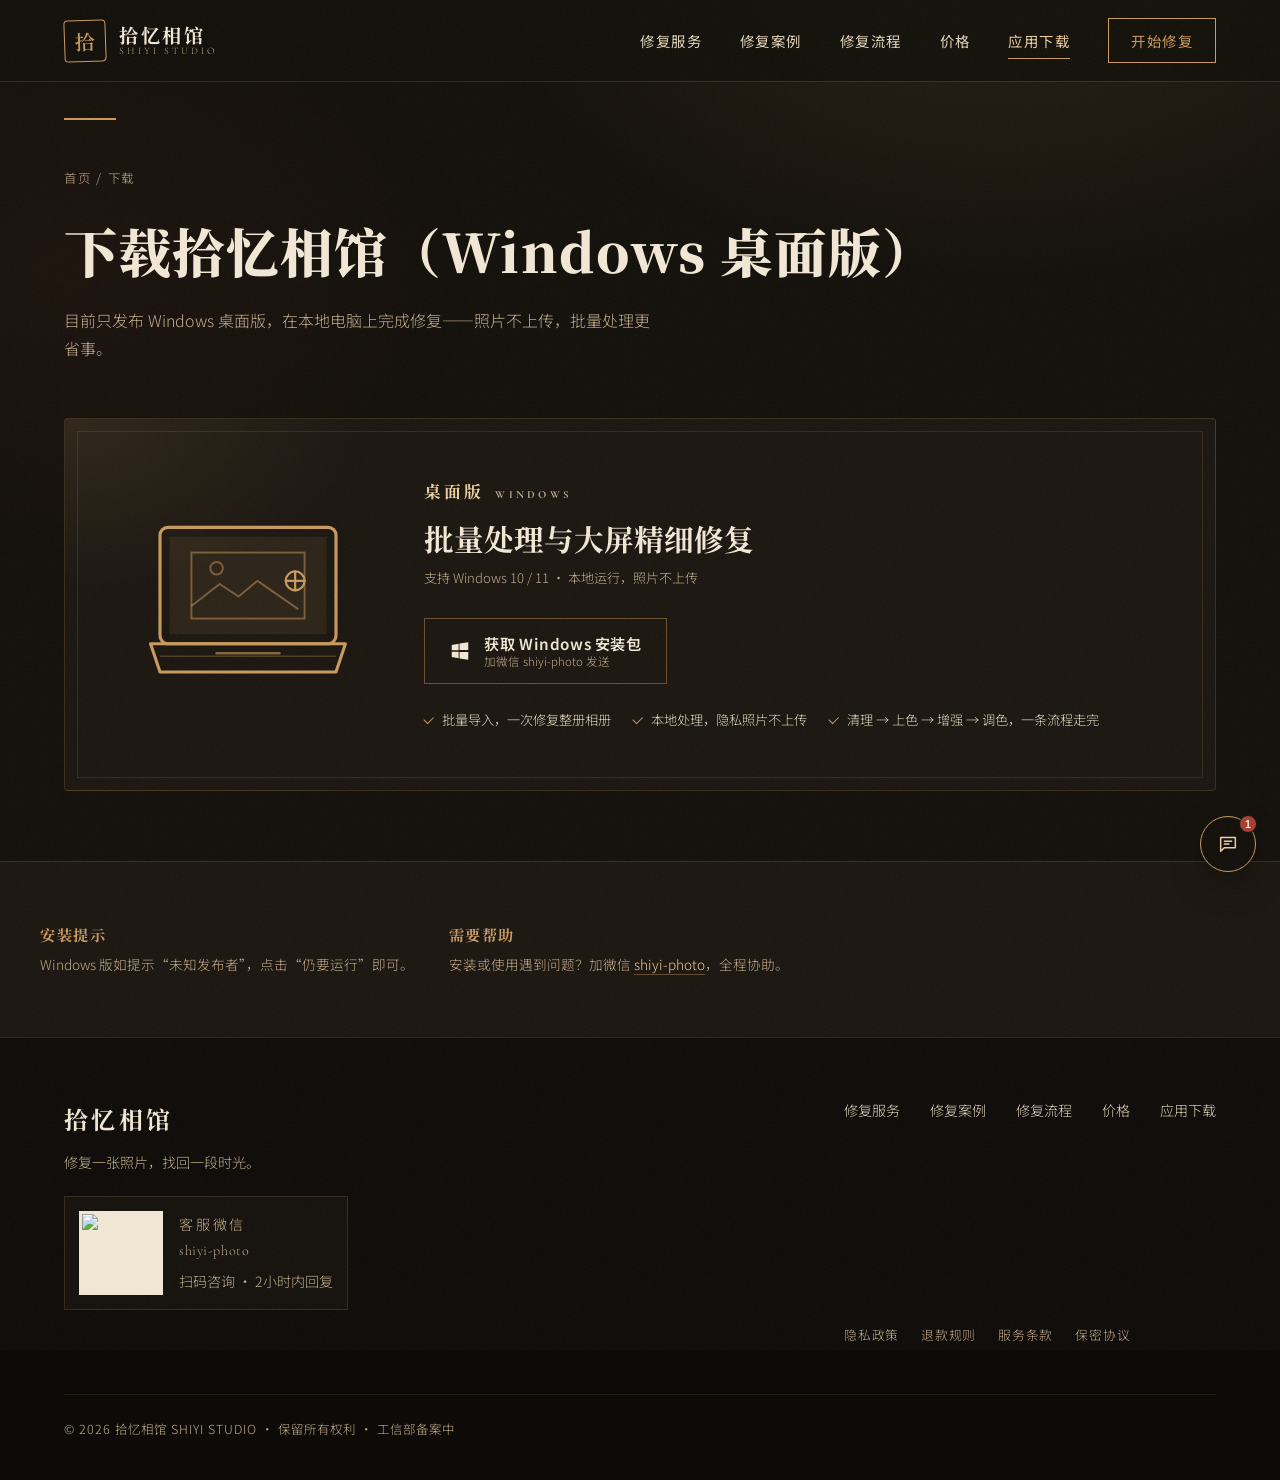
==== commit edc80a9b: "网站内容对齐真实能力：去掉做不到的承诺与未证实数据 - download.html：删掉不存在的 macOS / iOS / Android 下载与二维码，只保留 Windows 桌面版（安装包加微信" ====
--- a/download.html
+++ b/download.html
@@ -3,8 +3,8 @@
 <head>
   <meta charset="UTF-8" />
   <meta name="viewport" content="width=device-width, initial-scale=1.0" />
-  <title>应用下载 · 拾忆相馆</title>
-  <meta name="description" content="下载拾忆相馆客户端：支持 Windows / macOS 电脑版，以及 iOS / Android 手机版，随时随地修复老照片。" />
+  <title>下载 · 拾忆相馆</title>
+  <meta name="description" content="下载拾忆相馆 Windows 桌面版：本地运行，批量修复老照片，照片不上传。" />
   <link rel="preconnect" href="https://fonts.googleapis.com" />
   <link rel="preconnect" href="https://fonts.gstatic.com" crossorigin />
   <link href="https://fonts.googleapis.com/css2?family=Noto+Serif+SC:wght@400;500;600;700;900&family=Noto+Sans+SC:wght@300;400;500;700&family=Ma+Shan+Zheng&family=Cormorant+Garamond:ital,wght@0,400;0,500;0,600;1,400&display=swap" rel="stylesheet" />
@@ -22,15 +22,15 @@
   <main>
     <!-- ============ 页面头部 ============ -->
     <section class="subpage-hero">
-      <p class="subpage-crumb"><a href="index.html">首页</a> / 应用下载</p>
-      <h1 class="subpage-title">下载拾忆相馆客户端</h1>
-      <p class="subpage-desc">电脑大屏精修，手机随拍随修。请选择你的设备类型——两种版本数据互通，登录同一账号即可。</p>
+      <p class="subpage-crumb"><a href="index.html">首页</a> / 下载</p>
+      <h1 class="subpage-title">下载拾忆相馆（Windows 桌面版）</h1>
+      <p class="subpage-desc">目前只发布 Windows 桌面版，在本地电脑上完成修复——照片不上传，批量处理更省事。</p>
     </section>
 
     <!-- ============ 下载分区（本页唯一功能模块） ============ -->
     <section class="section subpage-body download-body">
 
-      <!-- ===== 电脑版 ===== -->
+      <!-- ===== Windows 桌面版 ===== -->
       <div class="dl-block reveal" id="desktop">
         <div class="dl-illu dl-illu-desktop">
           <svg viewBox="0 0 140 110" aria-hidden="true">
@@ -48,64 +48,23 @@
         </div>
 
         <div class="dl-info">
-          <p class="dl-kind">电脑版 <span>DESKTOP</span></p>
-          <h2 class="dl-name">适合批量处理与大屏精细修复</h2>
-          <p class="dl-meta">版本 v1.2.0 · 2026-09-26 更新 · 约 86 MB</p>
+          <p class="dl-kind">桌面版 <span>WINDOWS</span></p>
+          <h2 class="dl-name">批量处理与大屏精细修复</h2>
+          <p class="dl-meta">支持 Windows 10 / 11 · 本地运行，照片不上传</p>
 
           <div class="dl-buttons">
-            <!-- 上线时把 href 替换为真实安装包地址即可 -->
+            <!-- 安装包目前通过微信发送；拿到真实下载直链后，把 href 换成直链并去掉 .dl-trigger -->
             <a href="#" class="dl-btn dl-trigger" data-platform="Windows 版">
               <svg viewBox="0 0 24 24" width="22" height="22"><path d="M3 5.5 10.5 4v7.2H3V5.5Zm0 13L10.5 20v-7.3H3v5.8ZM11.5 3.8 21 2.5V11h-9.5V3.8Zm0 16.4L21 21.5V13h-9.5v7.2Z" fill="currentColor"/></svg>
-              <span class="dl-btn-text"><strong>下载 Windows 版</strong><small>支持 Windows 10 / 11</small></span>
-            </a>
-            <a href="#" class="dl-btn dl-trigger" data-platform="macOS 版">
-              <svg viewBox="0 0 24 24" width="22" height="22"><path d="M16.4 12.6c0-2.4 2-3.6 2.1-3.7-1.2-1.7-2.9-1.9-3.5-1.9-1.5-.2-2.9.9-3.7.9-.8 0-1.9-.9-3.2-.8-1.6 0-3.1 1-4 2.4-1.7 3-.4 7.4 1.2 9.8.8 1.2 1.8 2.5 3 2.4 1.2 0 1.7-.8 3.1-.8s1.8.8 3.1.8c1.3 0 2.1-1.2 2.9-2.4.9-1.4 1.3-2.7 1.3-2.8-.1 0-2.3-1-2.3-3.9ZM14 5.6c.6-.8 1.1-1.9 1-3-.9 0-2 .6-2.7 1.4-.6.7-1.1 1.8-1 2.9 1 .1 2-.5 2.7-1.3Z" fill="currentColor"/></svg>
-              <span class="dl-btn-text"><strong>下载 macOS 版</strong><small>支持 macOS 11 及以上</small></span>
+              <span class="dl-btn-text"><strong>获取 Windows 安装包</strong><small>加微信 shiyi-photo 发送</small></span>
             </a>
           </div>
 
           <ul class="dl-points">
-            <li>大屏逐像素精修，支持手写笔</li>
             <li>批量导入，一次修复整册相册</li>
-            <li>本地处理模式，隐私照片不上传</li>
+            <li>本地处理，隐私照片不上传</li>
+            <li>清理 → 上色 → 增强 → 调色，一条流程走完</li>
           </ul>
-        </div>
-      </div>
-
-      <!-- ===== 手机版 ===== -->
-      <div class="dl-block reveal" style="--d:.12s" id="mobile">
-        <div class="dl-illu dl-illu-mobile">
-          <svg viewBox="0 0 100 120" aria-hidden="true">
-            <rect x="22" y="6" width="56" height="108" rx="9" fill="none" stroke="currentColor" stroke-width="2"/>
-            <rect x="29" y="16" width="42" height="82" fill="currentColor" opacity=".12"/>
-            <path d="M50 9.5h0" stroke="currentColor" stroke-width="2.4" stroke-linecap="round"/>
-            <circle cx="50" cy="103" r="3.2" fill="none" stroke="currentColor" stroke-width="1.6"/>
-            <path d="M50 38c-7 0-12 5-12 12s5 12 12 12 12-5 12-12-5-12-12-12Zm0 5v14M50 64v4" fill="none" stroke="currentColor" stroke-width="1.7" stroke-linecap="round"/>
-          </svg>
-        </div>
-
-        <div class="dl-info">
-          <p class="dl-kind dl-kind-mobile">手机版 <span>MOBILE</span></p>
-          <h2 class="dl-name">随拍随传，修复进度随时查看</h2>
-          <p class="dl-meta">版本 v2.0.1 · 2026-10-02 更新</p>
-
-          <div class="dl-buttons">
-            <a href="#" class="dl-btn dl-trigger" data-platform="iOS 版">
-              <svg viewBox="0 0 24 24" width="22" height="22"><path d="M16.4 12.6c0-2.4 2-3.6 2.1-3.7-1.2-1.7-2.9-1.9-3.5-1.9-1.5-.2-2.9.9-3.7.9-.8 0-1.9-.9-3.2-.8-1.6 0-3.1 1-4 2.4-1.7 3-.4 7.4 1.2 9.8.8 1.2 1.8 2.5 3 2.4 1.2 0 1.7-.8 3.1-.8s1.8.8 3.1.8c1.3 0 2.1-1.2 2.9-2.4.9-1.4 1.3-2.7 1.3-2.8-.1 0-2.3-1-2.3-3.9ZM14 5.6c.6-.8 1.1-1.9 1-3-.9 0-2 .6-2.7 1.4-.6.7-1.1 1.8-1 2.9 1 .1 2-.5 2.7-1.3Z" fill="currentColor"/></svg>
-              <span class="dl-btn-text"><strong>App Store 下载</strong><small>支持 iPhone / iPad · iOS 14+</small></span>
-            </a>
-            <a href="#" class="dl-btn dl-trigger" data-platform="Android 版">
-              <svg viewBox="0 0 24 24" width="22" height="22"><path d="M7.3 9.8h9.4M8.5 9.8 7 5.4m8.5 4.4L17 5.4M6.2 9.8h11.6c.7 0 1.2.5 1.2 1.2v6.7c0 .7-.5 1.2-1.2 1.2H6.2c-.7 0-1.2-.5-1.2-1.2V11c0-.7.5-1.2 1.2-1.2ZM9 12.6h0m6 0h0" fill="none" stroke="currentColor" stroke-width="1.7" stroke-linecap="round"/></svg>
-              <span class="dl-btn-text"><strong>Android APK 下载</strong><small>支持 Android 8.0 及以上</small></span>
-            </a>
-          </div>
-
-          <div class="dl-qr-row">
-            <div class="dl-qr">
-              <img src="https://api.qrserver.com/v1/create-qr-code/?size=150x150&margin=8&bgcolor=f2e8d5&color=2a2118&data=https://shiyi.art/download" alt="扫码下载拾忆相馆手机版" width="96" height="96" loading="lazy" />
-            </div>
-            <p>手机扫描二维码<br/>直接打开下载页面</p>
-          </div>
         </div>
       </div>
 
@@ -114,9 +73,8 @@
     <!-- ============ 下载提示 ============ -->
     <section class="dl-notes">
       <div class="dl-notes-inner">
-        <p class="dl-note-item"><strong>安装提示</strong>Windows 版如提示“未知发布者”，点击“仍要运行”；Android 版请允许“安装未知来源应用”。</p>
-        <p class="dl-note-item"><strong>账号互通</strong>电脑版与手机版使用同一账号，订单、修复记录云端同步。</p>
-        <p class="dl-note-item"><strong>需要帮助</strong>下载安装遇到问题？加微信 <a href="weixin://dl/chat?shiyi-photo">shiyi-photo</a>，全程协助。</p>
+        <p class="dl-note-item"><strong>安装提示</strong>Windows 版如提示“未知发布者”，点击“仍要运行”即可。</p>
+        <p class="dl-note-item"><strong>需要帮助</strong>安装或使用遇到问题？加微信 <a href="weixin://dl/chat?shiyi-photo">shiyi-photo</a>，全程协助。</p>
       </div>
     </section>
   </main>
